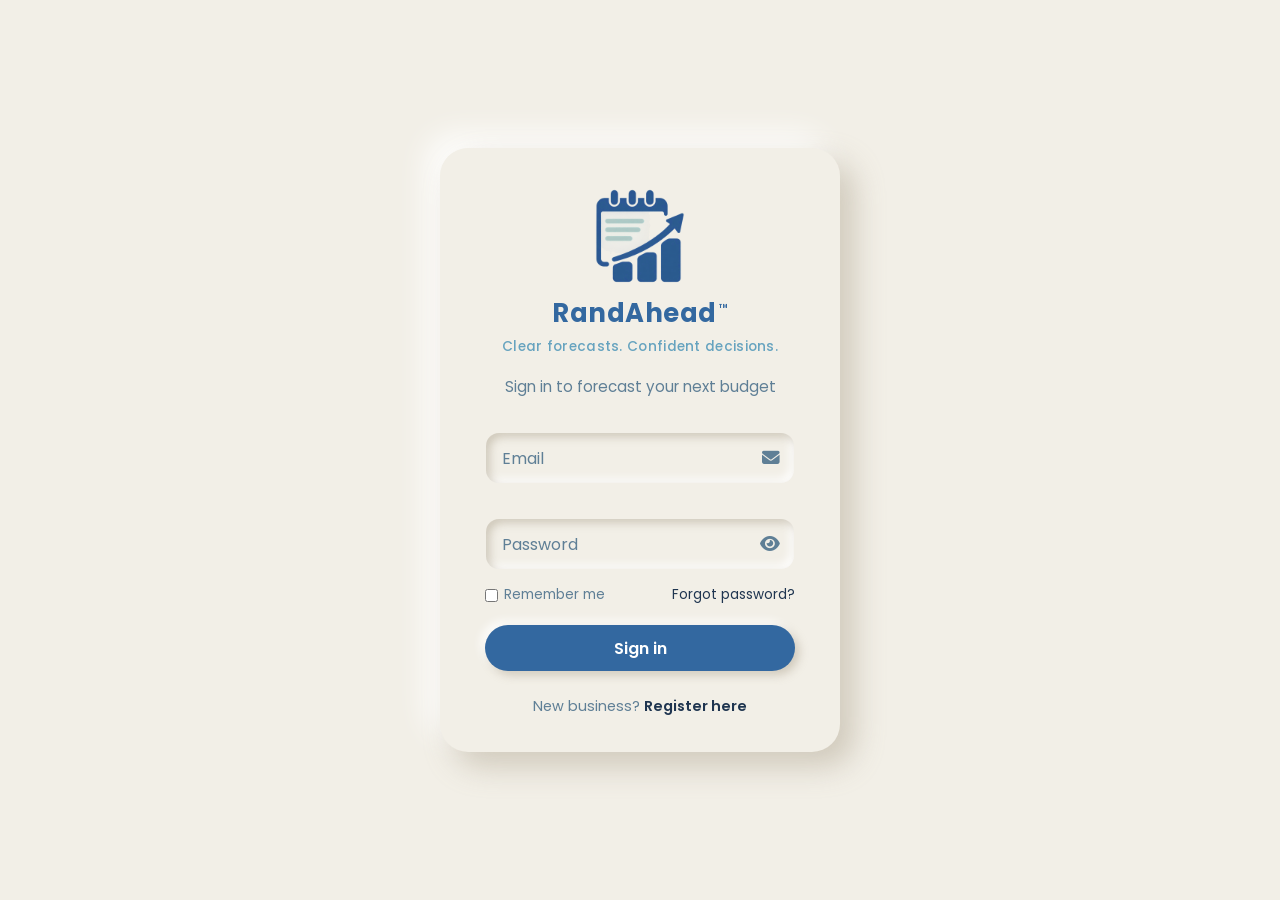
==== frontend/index.html @ e6bbebd3 "RandAhead: budget forecasting web app for South African SMEs (C# API, Python MA + ES forecasting, Po" ====
<!DOCTYPE html>
<!-- Login page -->
<html lang="en">
  <head>
    <meta charset="UTF-8" />
    <meta name="viewport" content="width=device-width, initial-scale=1.0" />
    <title>Sign in | RandAhead</title>
    <link rel="icon" type="image/png" href="assets/images/favicon.png" />

    <link rel="preconnect" href="https://fonts.googleapis.com" />
    <link rel="preconnect" href="https://fonts.gstatic.com" crossorigin />
    <link
      rel="stylesheet"
      href="https://fonts.googleapis.com/css2?family=Poppins:wght@400;500;600;700&display=swap"
    />
    <link
      rel="stylesheet"
      href="https://cdnjs.cloudflare.com/ajax/libs/font-awesome/6.5.1/css/all.min.css"
    />

    <link rel="stylesheet" href="css/base.css" />
    <link rel="stylesheet" href="css/login.css" />
  </head>
  <body class="auth-page">
    <main class="wrapper">
      <form id="loginForm" novalidate>
        <div class="brand">
          <img src="assets/images/logo.png" alt="RandAhead logo" class="brand-logo" id="brandLogo" />
          <span class="brand-name">RandAhead<sup>&trade;</sup></span>
          <span class="brand-tagline">Clear forecasts. Confident decisions.</span>
        </div>
        <h1 class="subtitle">Sign in to forecast your next budget</h1>

        <div class="input-box">
          <input id="emailInput" type="email" autocomplete="email" required />
          <label for="emailInput">Email</label>
          <i class="fas fa-envelope icon"></i>
        </div>

        <div class="input-box">
          <input id="passwordInput" type="password" autocomplete="current-password" required />
          <label for="passwordInput">Password</label>
          <button type="button" class="icon toggle-password" aria-label="Show password">
            <i class="fas fa-eye"></i>
          </button>
        </div>

        <div class="row">
          <label class="remember">
            <input id="rememberInput" type="checkbox" />
            Remember me
          </label>
          <a href="password.html">Forgot password?</a>
        </div>

        <button type="submit" class="btn" id="loginBtn">
          <span class="btn-text">Sign in</span>
          <span class="spinner" aria-hidden="true"></span>
        </button>

        <div class="signup-link">
          <p>New business? <a href="register.html">Register here</a></p>
        </div>
      </form>
    </main>

    <div id="toastContainer" class="toast-container" aria-live="polite"></div>

    <script src="js/config.js"></script>
    <script src="js/toast.js"></script>
    <script src="js/mock-data.js"></script>
    <script src="js/api.js"></script>
    <script src="js/login.js"></script>
  </body>
</html>
---- frontend/css/base.css ----
/* Base styles: colours, neumorphic shadows, reset and toasts */
:root {
  --blue: #3368a0;
  --sky: #66a3bf;
  --mint: #c8dfdb;
  --cream: #f2efe7;

  --bg: var(--cream);
  --surface: var(--cream);
  --surface-hover: #ebe7dd;
  --border: rgba(166, 156, 132, 0.28);
  --text: #1f3550;
  --text-muted: #5f7f96;
  --accent: var(--blue);
  --accent-dark: #28568a;
  --accent-light: var(--sky);
  --on-accent: #ffffff;
  --danger: #c94a54;
  --warning: #d99a2b;
  --success: #2f8f6f;
  --blue-tint: rgba(51, 104, 160, 0.08);
  --sky-tint: rgba(102, 163, 191, 0.18);
  --danger-tint: rgba(201, 74, 84, 0.1);
  --success-tint: rgba(47, 143, 111, 0.12);
  --warning-tint: rgba(217, 154, 43, 0.14);
  --bg-glass: rgba(242, 239, 231, 0.85);
  --overlay: rgba(31, 53, 80, 0.35);
  --radius: 18px;
  --radius-sm: 12px;
  --neu-light: rgba(255, 255, 255, 0.9);
  --neu-dark: rgba(166, 156, 132, 0.45);
  --neu-raised: 8px 8px 18px var(--neu-dark), -8px -8px 18px var(--neu-light);
  --neu-raised-sm: 4px 4px 10px var(--neu-dark), -4px -4px 10px var(--neu-light);
  --neu-raised-lg: 14px 14px 30px var(--neu-dark), -14px -14px 30px var(--neu-light);
  --neu-inset: inset 4px 4px 9px var(--neu-dark), inset -4px -4px 9px var(--neu-light);
  --neu-inset-sm: inset 2px 2px 5px var(--neu-dark), inset -2px -2px 5px var(--neu-light);
  --focus-ring: 0 0 0 3px var(--sky-tint);
  --shadow: var(--neu-raised-lg);
  --shadow-sm: var(--neu-raised-sm);
  --transition: 0.3s ease;
}

* {
  margin: 0;
  padding: 0;
  box-sizing: border-box;
  font-family: "Poppins", sans-serif;
}

body {
  min-height: 100vh;
  background: var(--bg);
  color: var(--text);
}

a {
  color: var(--accent);
}

[hidden] {
  display: none !important;
}

.toast-container {
  position: fixed;
  top: 20px;
  right: 20px;
  display: flex;
  flex-direction: column;
  gap: 10px;
  z-index: 1000;
}

.toast {
  display: flex;
  align-items: center;
  gap: 10px;
  min-width: 260px;
  max-width: 360px;
  padding: 12px 16px;
  border-radius: var(--radius-sm);
  background: var(--surface);
  box-shadow: var(--neu-raised);
  font-size: 0.9em;
  animation: toast-in 0.35s ease forwards;
}

.toast.success i { color: var(--accent); }
.toast.error i   { color: var(--danger); }
.toast.warning i { color: var(--warning); }
.toast.info i    { color: var(--text-muted); }

.toast.hide {
  animation: toast-out 0.3s ease forwards;
}

@keyframes toast-in {
  from { opacity: 0; transform: translateX(40px); }
  to   { opacity: 1; transform: translateX(0); }
}

@keyframes toast-out {
  to { opacity: 0; transform: translateX(40px); }
}

@media (max-width: 480px) {
  .toast-container {
    left: 12px;
    right: 12px;
  }
  .toast {
    max-width: none;
  }
}

@media (prefers-reduced-motion: reduce) {
  *, *::before, *::after {
    animation-duration: 0.01ms !important;
    transition-duration: 0.01ms !important;
  }
}
---- frontend/css/login.css ----
/* Login page styles */
.auth-page {
  display: flex;
  align-items: center;
  justify-content: center;
  padding: 20px;
  overflow: hidden;
}

.wrapper {
  position: relative;
  width: 400px;
  padding: 40px 45px 30px;
  background: var(--surface);
  border-radius: calc(var(--radius) + 10px);
  box-shadow: var(--neu-raised-lg);
  transition: box-shadow var(--transition), transform var(--transition);
  animation: card-in 0.7s cubic-bezier(0.2, 0.8, 0.2, 1) both;
}

.wrapper.shake {
  animation: shake 0.45s ease;
}

@keyframes card-in {
  from { opacity: 0; transform: translateY(30px) scale(0.97); }
  to   { opacity: 1; transform: translateY(0) scale(1); }
}

@keyframes shake {
  0%, 100% { transform: translateX(0); }
  20%, 60% { transform: translateX(-8px); }
  40%, 80% { transform: translateX(8px); }
}

.brand {
  display: flex;
  flex-direction: column;
  align-items: center;
  gap: 4px;
  margin-bottom: 18px;
}

.brand-logo {
  width: 96px;
  height: 96px;
  object-fit: contain;
  margin-bottom: 6px;
  animation: logo-pop 0.8s cubic-bezier(0.2, 0.8, 0.2, 1) 0.2s backwards;
  transition: transform var(--transition);
}

.wrapper:hover .brand-logo {
  transform: translateY(-3px) scale(1.04);
}

@keyframes logo-pop {
  from { opacity: 0; transform: scale(0.6) rotate(-8deg); }
  to   { opacity: 1; transform: scale(1) rotate(0); }
}

.brand-tagline {
  color: var(--accent-light);
  font-size: 0.85em;
  font-weight: 500;
  letter-spacing: 0.3px;
}

.brand-logo.missing {
  display: none;
}

.brand-name {
  color: var(--accent);
  font-size: 1.6em;
  font-weight: 700;
  letter-spacing: 0.5px;
}

.brand-name sup {
  font-size: 0.45em;
  font-weight: 500;
  margin-left: 2px;
}

.subtitle {
  text-align: center;
  color: var(--text-muted);
  font-size: 0.95em;
  font-weight: 400;
}

.input-box {
  position: relative;
  width: 100%;
  margin: 34px 0 30px;
  border: 1px solid transparent;
  border-radius: 14px;
  box-shadow: var(--neu-inset);
  transition: border-color var(--transition), box-shadow var(--transition);
}

.input-box:focus-within {
  border-color: var(--accent-light);
  box-shadow: var(--neu-inset), var(--focus-ring);
}

.input-box.invalid {
  border-color: var(--danger);
}

.input-box input {
  width: 100%;
  height: 50px;
  background: transparent;
  border: none;
  outline: none;
  font-size: 1em;
  color: var(--text);
  padding: 0 44px 0 16px;
}

.input-box label {
  position: absolute;
  top: 50%;
  left: 16px;
  transform: translateY(-50%);
  color: var(--text-muted);
  pointer-events: none;
  transition: var(--transition);
}

.input-box input:focus ~ label,
.input-box.filled label {
  top: -14px;
  left: 6px;
  font-size: 0.8em;
  color: var(--accent);
}

.input-box .icon {
  position: absolute;
  right: 14px;
  top: 50%;
  transform: translateY(-50%);
  color: var(--text-muted);
  font-size: 1.1em;
  background: none;
  border: none;
}

.toggle-password {
  cursor: pointer;
  transition: color var(--transition);
}

.toggle-password:hover {
  color: var(--text);
}

.row {
  margin: -15px 0 20px;
  font-size: 0.85em;
  display: flex;
  justify-content: space-between;
  align-items: center;
}

.remember {
  display: flex;
  align-items: center;
  gap: 6px;
  color: var(--text-muted);
  cursor: pointer;
}

.remember input {
  accent-color: var(--accent);
}

.row a,
.signup-link a {
  color: var(--text);
  text-decoration: none;
}

.row a:hover,
.signup-link a:hover {
  color: var(--accent);
  text-decoration: underline;
}

.btn {
  position: relative;
  width: 100%;
  height: 46px;
  border: none;
  border-radius: 40px;
  background: var(--accent);
  box-shadow: var(--neu-raised-sm);
  color: var(--on-accent);
  font-size: 1em;
  font-weight: 600;
  cursor: pointer;
  transition: background var(--transition), box-shadow var(--transition);
}

.btn:hover {
  background: var(--accent-dark);
}

.btn:active {
  box-shadow: inset 3px 3px 7px var(--accent-dark), inset -3px -3px 7px var(--accent-light);
}

.btn:disabled {
  cursor: wait;
  opacity: 0.85;
}

.btn .spinner {
  display: none;
  width: 20px;
  height: 20px;
  border: 3px solid rgba(255, 255, 255, 0.35);
  border-top-color: var(--on-accent);
  border-radius: 50%;
  margin: 0 auto;
  animation: spin 0.8s linear infinite;
}

.btn.loading .btn-text { display: none; }
.btn.loading .spinner  { display: block; }

@keyframes spin {
  to { transform: rotate(360deg); }
}

.signup-link {
  font-size: 0.9em;
  color: var(--text-muted);
  text-align: center;
  margin: 25px 0 5px;
}

.signup-link a {
  font-weight: 600;
}

@media (max-width: 440px) {
  .auth-page {
    padding: 0;
  }

  .wrapper {
    width: 100%;
    min-height: 100vh;
    border-radius: 0;
    box-shadow: none;
    padding: 60px 28px 30px;
    display: flex;
    flex-direction: column;
    justify-content: center;
  }
}
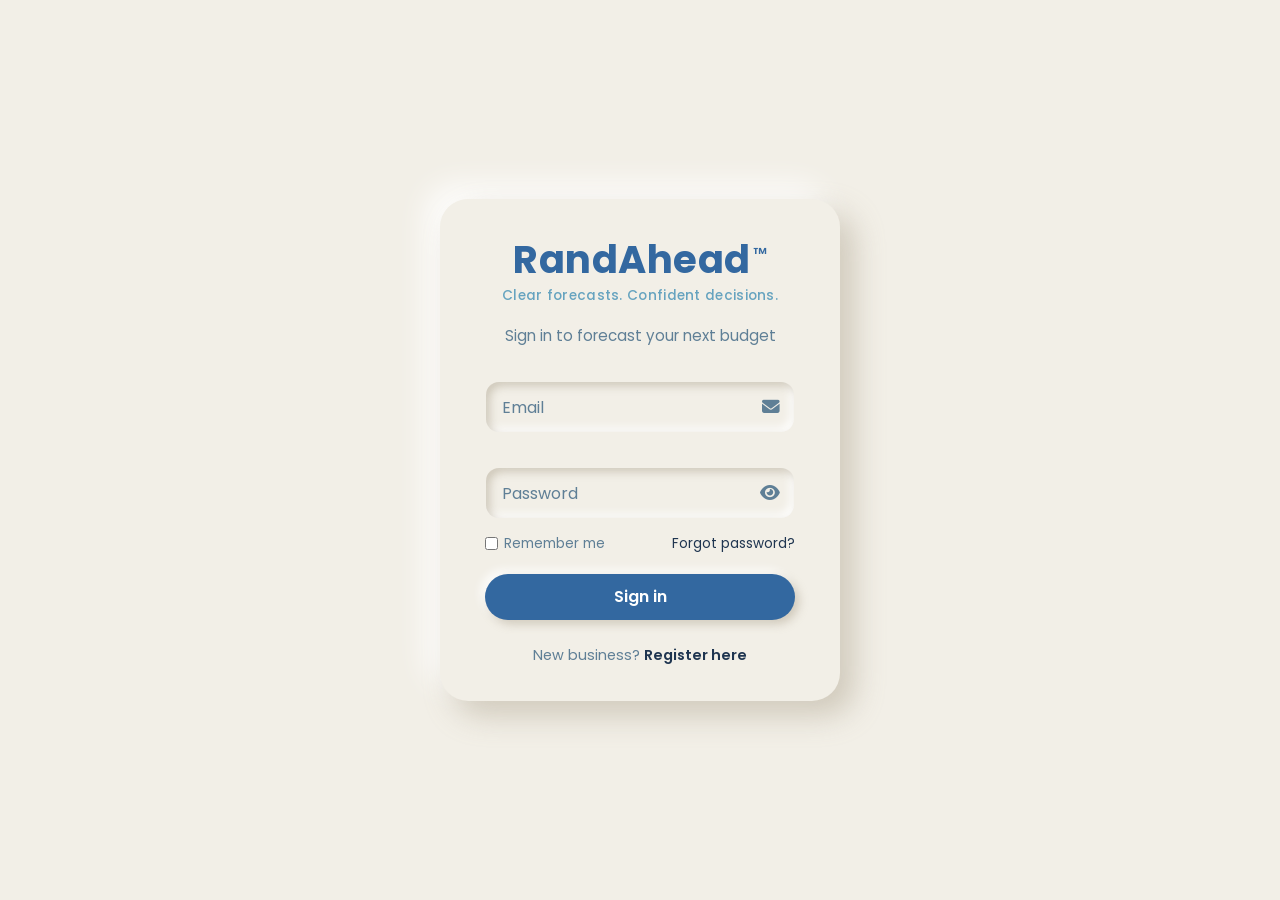
==== commit 184f26be: "Dashboard summary, reports and support endpoints; wordmark logo; project READMEs - GET /api/dashboar" ====
--- a/frontend/index.html
+++ b/frontend/index.html
@@ -5,7 +5,7 @@
     <meta charset="UTF-8" />
     <meta name="viewport" content="width=device-width, initial-scale=1.0" />
     <title>Sign in | RandAhead</title>
-    <link rel="icon" type="image/png" href="assets/images/favicon.png" />
+    <link rel="icon" type="image/svg+xml" href="assets/images/favicon.svg" />
 
     <link rel="preconnect" href="https://fonts.googleapis.com" />
     <link rel="preconnect" href="https://fonts.gstatic.com" crossorigin />
@@ -25,7 +25,6 @@
     <main class="wrapper">
       <form id="loginForm" novalidate>
         <div class="brand">
-          <img src="assets/images/logo.png" alt="RandAhead logo" class="brand-logo" id="brandLogo" />
           <span class="brand-name">RandAhead<sup>&trade;</sup></span>
           <span class="brand-tagline">Clear forecasts. Confident decisions.</span>
         </div>
--- a/frontend/css/login.css
+++ b/frontend/css/login.css
@@ -41,24 +41,6 @@
   margin-bottom: 18px;
 }
 
-.brand-logo {
-  width: 96px;
-  height: 96px;
-  object-fit: contain;
-  margin-bottom: 6px;
-  animation: logo-pop 0.8s cubic-bezier(0.2, 0.8, 0.2, 1) 0.2s backwards;
-  transition: transform var(--transition);
-}
-
-.wrapper:hover .brand-logo {
-  transform: translateY(-3px) scale(1.04);
-}
-
-@keyframes logo-pop {
-  from { opacity: 0; transform: scale(0.6) rotate(-8deg); }
-  to   { opacity: 1; transform: scale(1) rotate(0); }
-}
-
 .brand-tagline {
   color: var(--accent-light);
   font-size: 0.85em;
@@ -66,15 +48,23 @@
   letter-spacing: 0.3px;
 }
 
-.brand-logo.missing {
-  display: none;
-}
-
 .brand-name {
   color: var(--accent);
-  font-size: 1.6em;
+  font-size: 2.4em;
   font-weight: 700;
   letter-spacing: 0.5px;
+  line-height: 1.1;
+  animation: name-pop 0.8s cubic-bezier(0.2, 0.8, 0.2, 1) 0.2s backwards;
+  transition: transform var(--transition);
+}
+
+.wrapper:hover .brand-name {
+  transform: translateY(-2px) scale(1.03);
+}
+
+@keyframes name-pop {
+  from { opacity: 0; transform: scale(0.8); }
+  to   { opacity: 1; transform: scale(1); }
 }
 
 .brand-name sup {
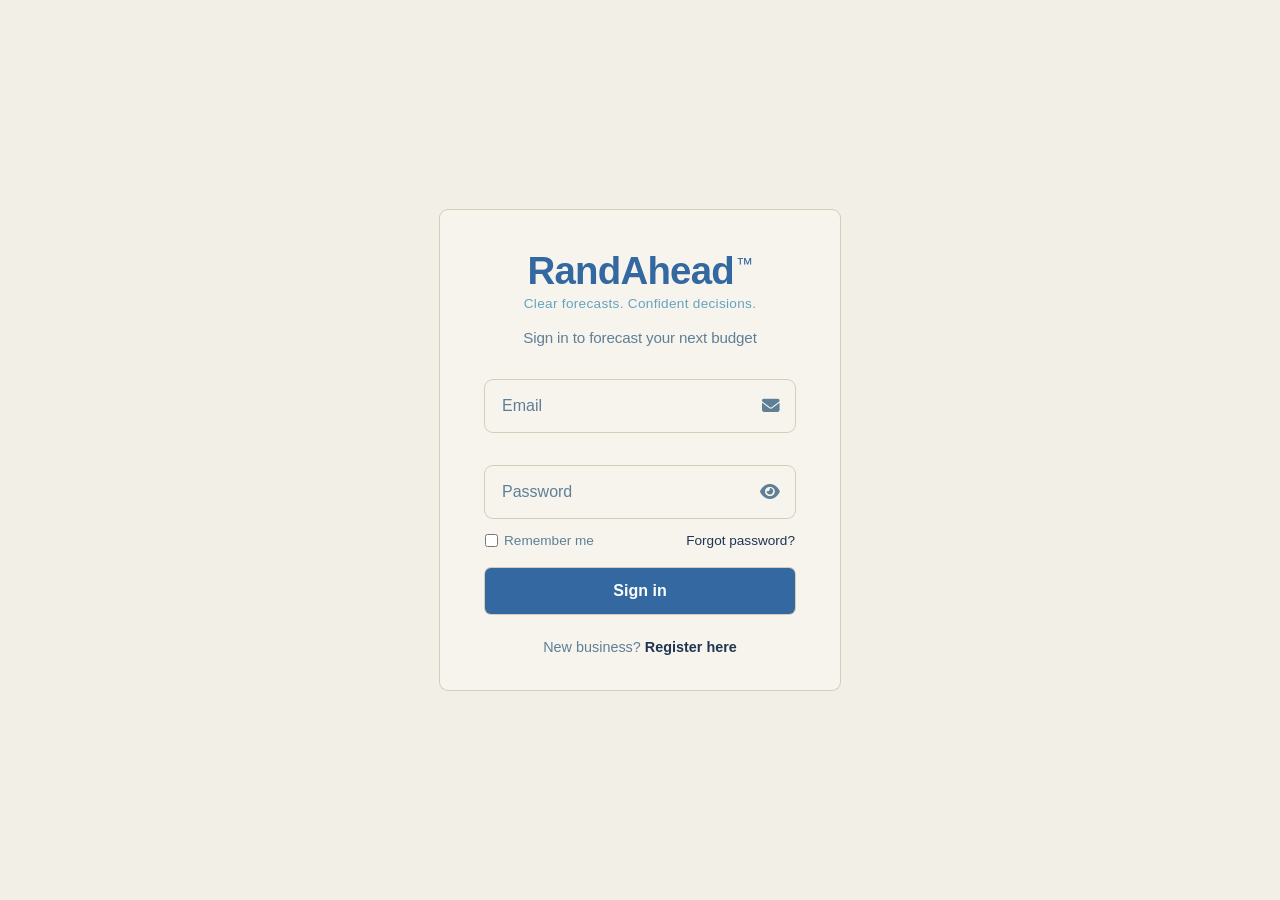
==== commit 54e4b808: "Make forecasts and the activity log easier to use, and name the local stack randahead. Preset predic" ====
--- a/frontend/index.html
+++ b/frontend/index.html
@@ -7,15 +7,11 @@
     <title>Sign in | RandAhead</title>
     <link rel="icon" type="image/svg+xml" href="assets/images/favicon.svg" />
 
-    <link rel="preconnect" href="https://fonts.googleapis.com" />
-    <link rel="preconnect" href="https://fonts.gstatic.com" crossorigin />
-    <link
-      rel="stylesheet"
-      href="https://fonts.googleapis.com/css2?family=Poppins:wght@400;500;600;700&display=swap"
-    />
     <link
       rel="stylesheet"
       href="https://cdnjs.cloudflare.com/ajax/libs/font-awesome/6.5.1/css/all.min.css"
+      integrity="sha384-t1nt8BQoYMLFN5p42tRAtuAAFQaCQODekUVeKKZrEnEyp4H2R0RHFz0KWpmj7i8g"
+      crossorigin="anonymous"
     />
 
     <link rel="stylesheet" href="css/base.css" />
@@ -65,10 +61,6 @@
 
     <div id="toastContainer" class="toast-container" aria-live="polite"></div>
 
-    <script src="js/config.js"></script>
-    <script src="js/toast.js"></script>
-    <script src="js/mock-data.js"></script>
-    <script src="js/api.js"></script>
-    <script src="js/login.js"></script>
+    <script type="module" src="js/login.js"></script>
   </body>
 </html>
--- a/frontend/css/base.css
+++ b/frontend/css/base.css
@@ -1,4 +1,4 @@
-/* Base styles: colours, neumorphic shadows, reset and toasts */
+/* Base styles: brand colours, flat edges, reset and toasts */
 :root {
   --blue: #3368a0;
   --sky: #66a3bf;
@@ -6,9 +6,9 @@
   --cream: #f2efe7;
 
   --bg: var(--cream);
-  --surface: var(--cream);
+  --surface: #f7f4ee;
   --surface-hover: #ebe7dd;
-  --border: rgba(166, 156, 132, 0.28);
+  --border: #d4cdb8;
   --text: #1f3550;
   --text-muted: #5f7f96;
   --accent: var(--blue);
@@ -23,28 +23,40 @@
   --danger-tint: rgba(201, 74, 84, 0.1);
   --success-tint: rgba(47, 143, 111, 0.12);
   --warning-tint: rgba(217, 154, 43, 0.14);
-  --bg-glass: rgba(242, 239, 231, 0.85);
+  --bg-glass: var(--surface);
   --overlay: rgba(31, 53, 80, 0.35);
-  --radius: 18px;
-  --radius-sm: 12px;
-  --neu-light: rgba(255, 255, 255, 0.9);
-  --neu-dark: rgba(166, 156, 132, 0.45);
-  --neu-raised: 8px 8px 18px var(--neu-dark), -8px -8px 18px var(--neu-light);
-  --neu-raised-sm: 4px 4px 10px var(--neu-dark), -4px -4px 10px var(--neu-light);
-  --neu-raised-lg: 14px 14px 30px var(--neu-dark), -14px -14px 30px var(--neu-light);
-  --neu-inset: inset 4px 4px 9px var(--neu-dark), inset -4px -4px 9px var(--neu-light);
-  --neu-inset-sm: inset 2px 2px 5px var(--neu-dark), inset -2px -2px 5px var(--neu-light);
-  --focus-ring: 0 0 0 3px var(--sky-tint);
-  --shadow: var(--neu-raised-lg);
-  --shadow-sm: var(--neu-raised-sm);
-  --transition: 0.3s ease;
+  --radius: 8px;
+  --radius-sm: 6px;
+  --line: 0 0 0 1px var(--border);
+  --neu-raised: var(--line);
+  --neu-raised-sm: var(--line);
+  --neu-raised-lg: var(--line);
+  --neu-inset: var(--line);
+  --neu-inset-sm: var(--line);
+  --focus-ring: none;
+  --shadow: var(--line);
+  --shadow-sm: var(--line);
+  --transition: 150ms ease-in-out;
+  --font: -apple-system, BlinkMacSystemFont, "Segoe UI", Roboto, "Helvetica Neue", Arial, sans-serif;
+  --font-num: ui-monospace, "Cascadia Mono", "Segoe UI Mono", Consolas, monospace;
 }
 
 * {
   margin: 0;
   padding: 0;
   box-sizing: border-box;
-  font-family: "Poppins", sans-serif;
+  font-family: var(--font);
+}
+
+h1, h2, h3 {
+  font-weight: 600;
+  letter-spacing: -0.01em;
+}
+
+.num,
+.metric-value {
+  font-family: var(--font-num);
+  font-variant-numeric: tabular-nums;
 }
 
 body {
@@ -113,6 +125,11 @@
   }
 }
 
+:focus-visible {
+  outline: 2px solid var(--accent);
+  outline-offset: 1px;
+}
+
 @media (prefers-reduced-motion: reduce) {
   *, *::before, *::after {
     animation-duration: 0.01ms !important;
--- a/frontend/css/login.css
+++ b/frontend/css/login.css
@@ -12,10 +12,9 @@
   width: 400px;
   padding: 40px 45px 30px;
   background: var(--surface);
-  border-radius: calc(var(--radius) + 10px);
-  box-shadow: var(--neu-raised-lg);
-  transition: box-shadow var(--transition), transform var(--transition);
-  animation: card-in 0.7s cubic-bezier(0.2, 0.8, 0.2, 1) both;
+  border-radius: var(--radius);
+  box-shadow: var(--line);
+  animation: card-in 0.35s ease both;
 }
 
 .wrapper.shake {
@@ -23,8 +22,8 @@
 }
 
 @keyframes card-in {
-  from { opacity: 0; transform: translateY(30px) scale(0.97); }
-  to   { opacity: 1; transform: translateY(0) scale(1); }
+  from { opacity: 0; }
+  to   { opacity: 1; }
 }
 
 @keyframes shake {
@@ -52,19 +51,8 @@
   color: var(--accent);
   font-size: 2.4em;
   font-weight: 700;
-  letter-spacing: 0.5px;
+  letter-spacing: -0.02em;
   line-height: 1.1;
-  animation: name-pop 0.8s cubic-bezier(0.2, 0.8, 0.2, 1) 0.2s backwards;
-  transition: transform var(--transition);
-}
-
-.wrapper:hover .brand-name {
-  transform: translateY(-2px) scale(1.03);
-}
-
-@keyframes name-pop {
-  from { opacity: 0; transform: scale(0.8); }
-  to   { opacity: 1; transform: scale(1); }
 }
 
 .brand-name sup {
@@ -85,7 +73,7 @@
   width: 100%;
   margin: 34px 0 30px;
   border: 1px solid transparent;
-  border-radius: 14px;
+  border-radius: var(--radius);
   box-shadow: var(--neu-inset);
   transition: border-color var(--transition), box-shadow var(--transition);
 }
@@ -104,7 +92,6 @@
   height: 50px;
   background: transparent;
   border: none;
-  outline: none;
   font-size: 1em;
   color: var(--text);
   padding: 0 44px 0 16px;
@@ -185,7 +172,7 @@
   width: 100%;
   height: 46px;
   border: none;
-  border-radius: 40px;
+  border-radius: var(--radius-sm);
   background: var(--accent);
   box-shadow: var(--neu-raised-sm);
   color: var(--on-accent);
@@ -200,7 +187,7 @@
 }
 
 .btn:active {
-  box-shadow: inset 3px 3px 7px var(--accent-dark), inset -3px -3px 7px var(--accent-light);
+  background: var(--accent-dark);
 }
 
 .btn:disabled {
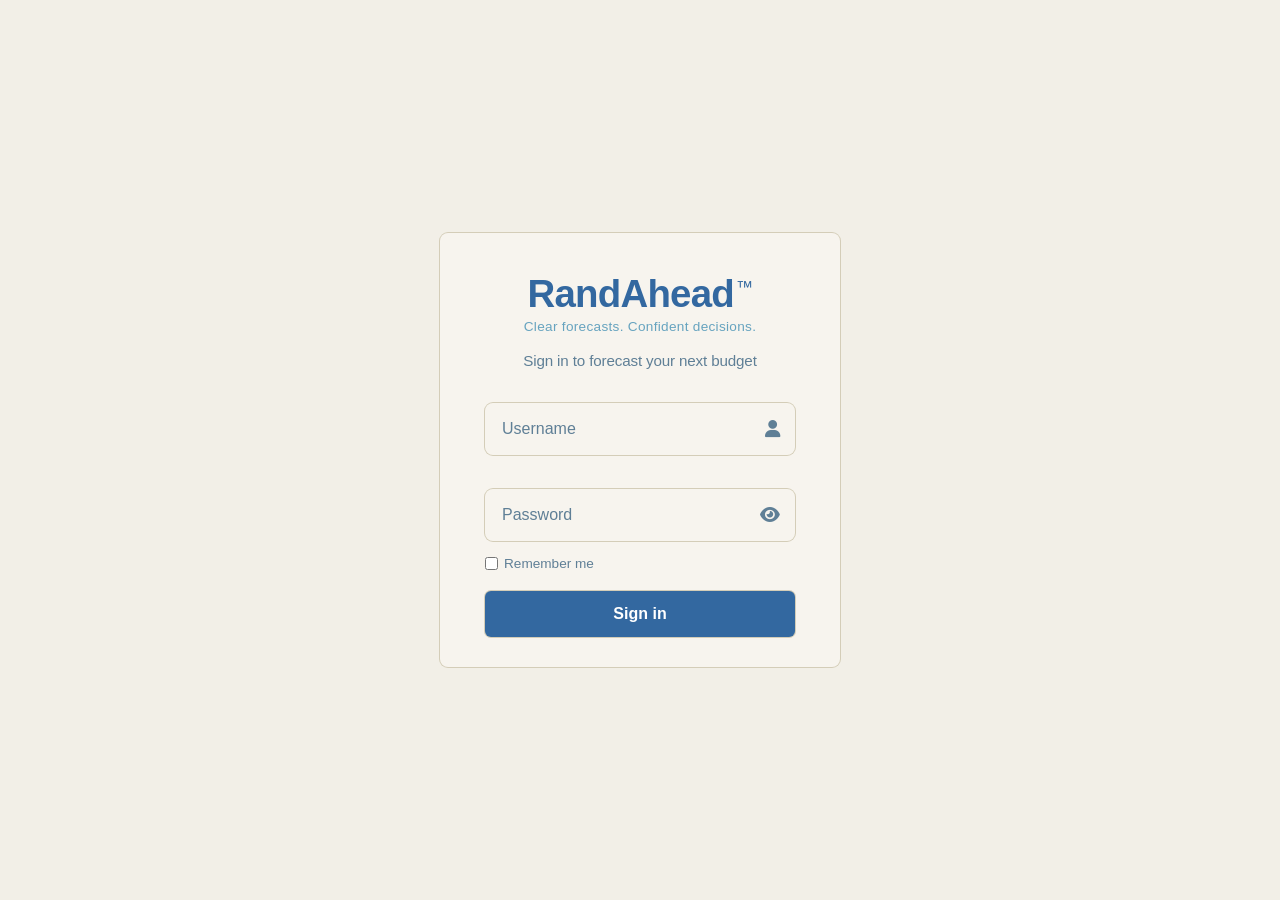
==== commit 1a372d32: "Sign in to the web app with the one username and drop role UI The login page asks for a username ins" ====
--- a/frontend/index.html
+++ b/frontend/index.html
@@ -1,5 +1,4 @@
 <!DOCTYPE html>
-<!-- Login page -->
 <html lang="en">
   <head>
     <meta charset="UTF-8" />
@@ -27,9 +26,9 @@
         <h1 class="subtitle">Sign in to forecast your next budget</h1>
 
         <div class="input-box">
-          <input id="emailInput" type="email" autocomplete="email" required />
-          <label for="emailInput">Email</label>
-          <i class="fas fa-envelope icon"></i>
+          <input id="usernameInput" type="text" autocomplete="username" autocapitalize="none" spellcheck="false" required />
+          <label for="usernameInput">Username</label>
+          <i class="fas fa-user icon"></i>
         </div>
 
         <div class="input-box">
@@ -45,17 +44,12 @@
             <input id="rememberInput" type="checkbox" />
             Remember me
           </label>
-          <a href="password.html">Forgot password?</a>
         </div>
 
         <button type="submit" class="btn" id="loginBtn">
           <span class="btn-text">Sign in</span>
           <span class="spinner" aria-hidden="true"></span>
         </button>
-
-        <div class="signup-link">
-          <p>New business? <a href="register.html">Register here</a></p>
-        </div>
       </form>
     </main>
 
--- a/frontend/css/base.css
+++ b/frontend/css/base.css
@@ -1,4 +1,3 @@
-/* Base styles: brand colours, flat edges, reset and toasts */
 :root {
   --blue: #3368a0;
   --sky: #66a3bf;
--- a/frontend/css/login.css
+++ b/frontend/css/login.css
@@ -1,4 +1,3 @@
-/* Login page styles */
 .auth-page {
   display: flex;
   align-items: center;
